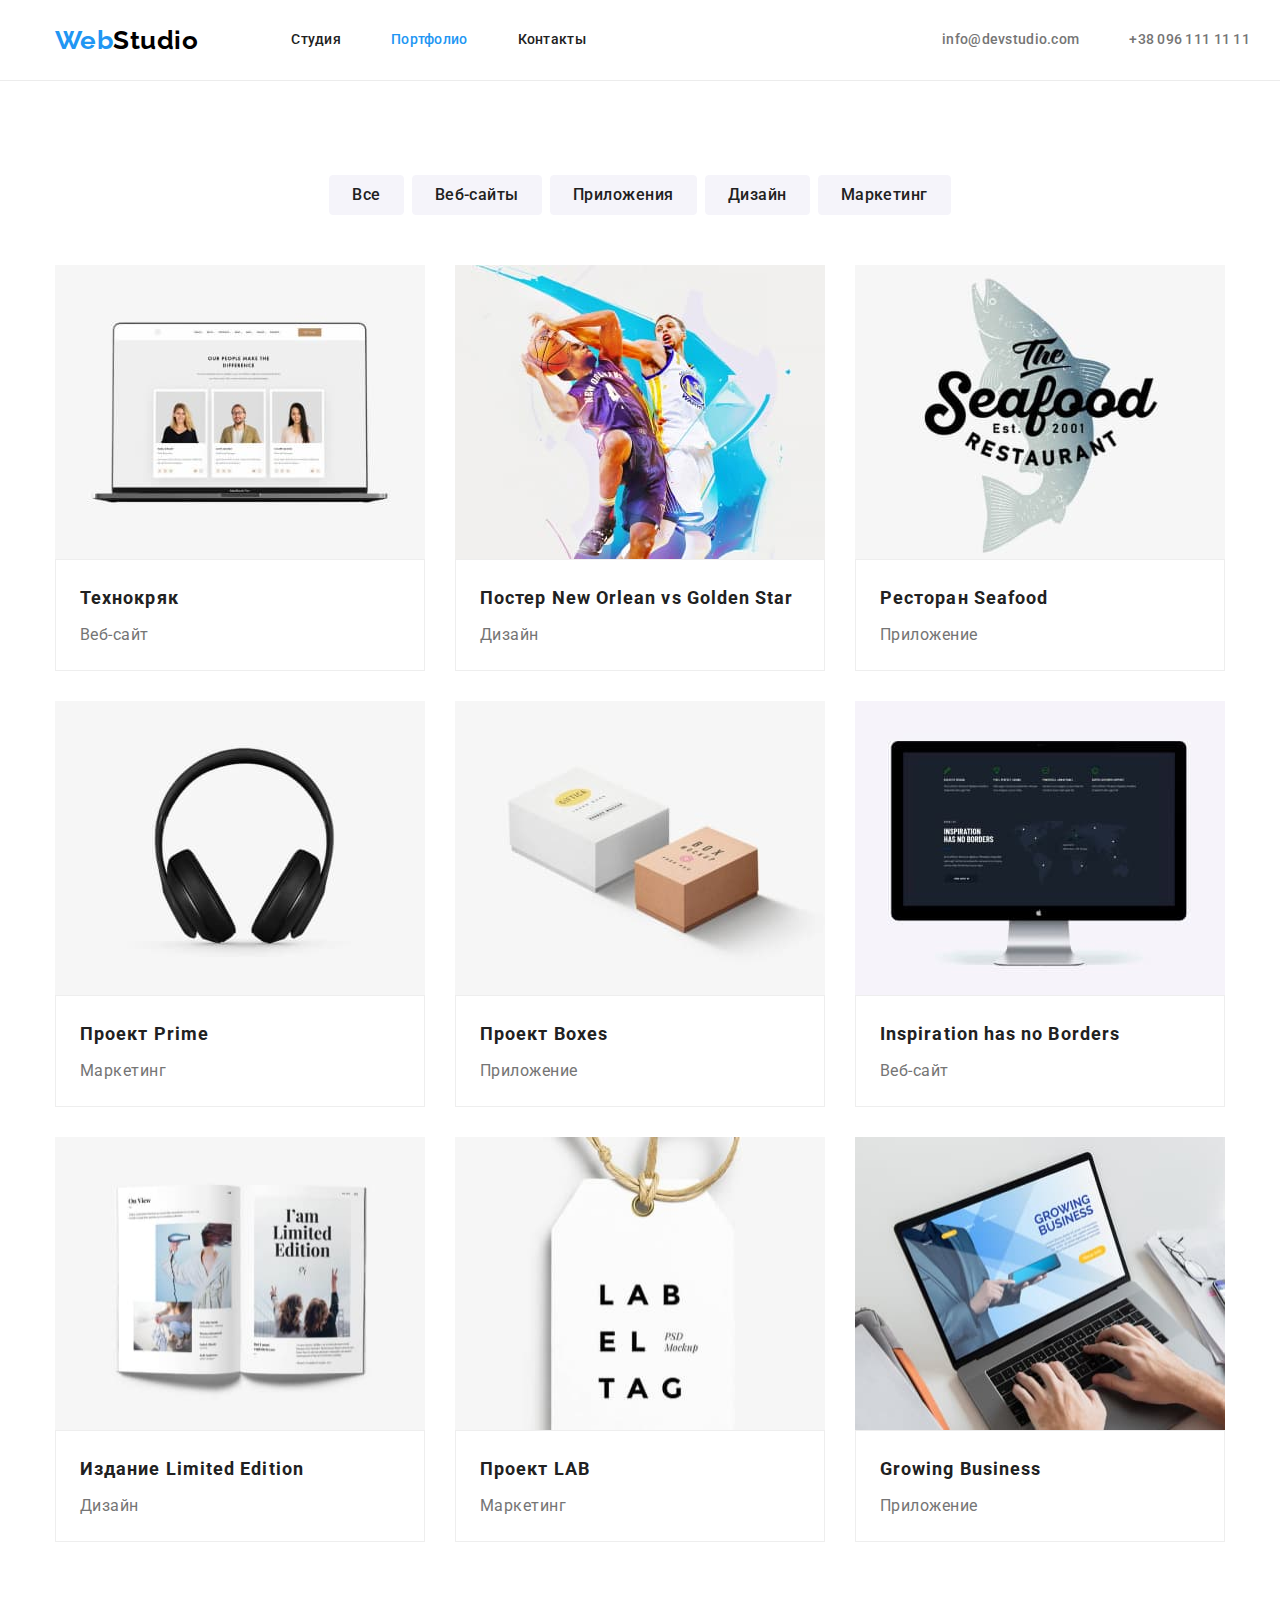
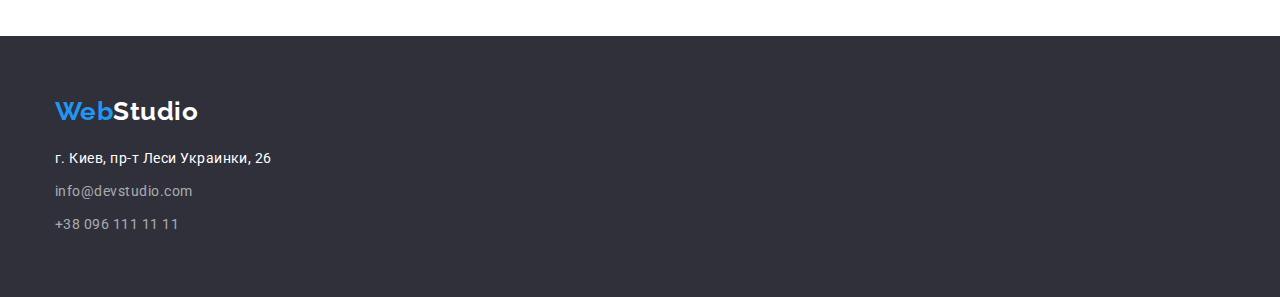
==== portfolio.html @ 59d3f64d "First" ====
<!DOCTYPE html>
<html lang="ru">
  <head>
    <meta charset="utf-8" />
    <meta http-equiv="x-ua-compatible" content="ie=edge" />
    <meta name="viewport" content="width=device-width, initial-scale=1.0" />
    <title>Портфолио</title>
    <link rel="preconnect" href="https://fonts.googleapis.com" />
    <link rel="preconnect" href="https://fonts.gstatic.com" crossorigin />
    <link
      href="https://fonts.googleapis.com/css2?family=Raleway:wght@700&family=Roboto:wght@400;500;700;900&display=swap"
      rel="stylesheet"
    />
    <link
      rel="stylesheet"
      href="https://cdnjs.cloudflare.com/ajax/libs/modern-normalize/1.0.0/modern-normalize.min.css"
    />
    <link rel="stylesheet" href="./css/styles.css" />
  </head>
  <body>
    <!-- _______________ Header _______________ -->
    <header class="page-header">
      <div class="container header-box">
        <!-- _______________ Logo _______________ -->
        <a href="./index.html" class="logo" lang="en"><span class="logo-part">Web</span>Studio</a>

        <nav class="site-nav">
          <ul class="site-nav-list list">
            <li class="site-nav-item">
              <a href="./index.html" class="site-nav-link">Студия</a>
            </li>
            <li class="site-nav-item">
              <a href="./portfolio.html" class="site-nav-link current">Портфолио</a>
            </li>
            <li class="site-nav-item"><a href="" class="site-nav-link">Контакты</a></li>
          </ul>
        </nav>

        <ul class="contacts-nav list">
          <li class="contacts-nav-item">
            <a href="mailto:info@devstudio.com" class="contacts-nav-link">info@devstudio.com</a>
          </li>
          <li class="contacts-nav-item">
            <a href="tel:+380961111111" class="contacts-nav-link">+38 096 111 11 11</a>
          </li>
        </ul>
      </div>
    </header>

    <main>
      <section class="section">
        <div class="container">
          <h1 class="visually-hidden">Портфолио</h1>

          <!-- _______________ Filtr _______________ -->
          <ul class="filtr list">
            <li class="filtr-item"><button class="filtr-btn" type="button">Все</button></li>
            <li class="filtr-item"><button class="filtr-btn" type="button">Веб-сайты</button></li>
            <li class="filtr-item"><button class="filtr-btn" type="button">Приложения</button></li>
            <li class="filtr-item"><button class="filtr-btn" type="button">Дизайн</button></li>
            <li class="filtr-item"><button class="filtr-btn" type="button">Маркетинг</button></li>
          </ul>

          <!-- _______________ Examples _______________ -->
          <ul class="examples list">
            <li class="examples-item">
              <img src="./images/project1.jpg" alt="" width="370" />
              <div class="examples-content">
                <h2 class="examples-title">Технокряк</h2>
                <p class="examples-type">Веб-сайт</p>
              </div>
            </li>

            <li class="examples-item">
              <img src="./images/project2.jpg" alt="" width="370" />
              <div class="examples-content">
                <h2 class="examples-title">Постер New Orlean vs Golden Star</h2>
                <p class="examples-type">Дизайн</p>
              </div>
            </li>

            <li class="examples-item">
              <img src="./images/project3.jpg" alt="" width="370" />
              <div class="examples-content">
                <h2 class="examples-title">Ресторан Seafood</h2>
                <p class="examples-type">Приложение</p>
              </div>
            </li>

            <li class="examples-item">
              <img src="./images/project4.jpg" alt="" width="370" />
              <div class="examples-content">
                <h2 class="examples-title">Проект Prime</h2>
                <p class="examples-type">Маркетинг</p>
              </div>
            </li>

            <li class="examples-item">
              <img src="./images/project5.jpg" alt="" width="370" />
              <div class="examples-content">
                <h2 class="examples-title">Проект Boxes</h2>
                <p class="examples-type">Приложение</p>
              </div>
            </li>

            <li class="examples-item">
              <img src="./images/project6.jpg" alt="" width="370" />
              <div class="examples-content">
                <h2 class="examples-title">Inspiration has no Borders</h2>
                <p class="examples-type">Веб-сайт</p>
              </div>
            </li>

            <li class="examples-item">
              <img src="./images/project7.jpg" alt="" width="370" />
              <div class="examples-content">
                <h2 class="examples-title">Издание Limited Edition</h2>
                <p class="examples-type">Дизайн</p>
              </div>
            </li>

            <li class="examples-item">
              <img src="./images/project8.jpg" alt="" width="370" />
              <div class="examples-content">
                <h2 class="examples-title">Проект LAB</h2>
                <p class="examples-type">Маркетинг</p>
              </div>
            </li>

            <li class="examples-item">
              <img src="./images/project9.jpg" alt="" width="370" />
              <div class="examples-content">
                <h2 class="examples-title">Growing Business</h2>
                <p class="examples-type">Приложение</p>
              </div>
            </li>
          </ul>
        </div>
      </section>
    </main>

    <!--  _______________ Footer _______________ -->
    <footer class="footer">
      <div class="container">
        <a href="./index.html" class="logo dark" lang="en"
          ><span class="logo-part">Web</span>Studio</a
        >
        <address>
          <ul class="address list">
            <li class="address-item">
              <a
                href="https://www.google.com.ua/maps/@50.4265841,30.5361971,17z"
                class="address-map"
                >г. Киев, пр-т Леси Украинки, 26</a
              >
            </li>
            <li class="address-item">
              <a href="mailto:info@devstudio.com" class="address-contact">info@devstudio.com</a>
            </li>
            <li class="address-item">
              <a href="tel:+380961111111" class="address-contact">+38 096 111 11 11</a>
            </li>
          </ul>
        </address>
      </div>
    </footer>
  </body>
</html>
---- css/styles.css ----
/* Order of content here: 
    common
    logo
    header
    for index.html
    for portfolio.html
    footer
*/

/* все что касается блочной модели. дисплеи паддинги марджины бордеры геометрия
потом цвет и текст
потом оформительные эффекты */

/* --------------- Common */

:root {
  --primary-text-color: #757575;
  --title-text-color: #212121;
  --hero-title-color: #ffffff;
  --btn-text-color: #ffffff;
  --accent-color: #2196f3;
  --main-bg-color: #ffffff;
  --dark-bg-color: #2f303a;
  --second-bg-color: #f5f4fa;
  --logo-color: #000000;
  --logo-color-dark: #ffffff;
  --address-contact-color: rgba(255, 255, 255, 0.6);
  --address-map-color: #ffffff;

  --item-gap: 30px;
}

body {
  background-color: var(--main-bg-color);
  color: var(--primary-text-color);

  font-family: Roboto, sans-serif;
  letter-spacing: 0.03em;
}

.list {
  padding: 0;
  margin: 0;
  list-style: none;
}

.container {
  width: 1200px;
  padding-left: 15px;
  padding-right: 15px;
  margin-left: auto;
  margin-right: auto;
  /* padding: 0 calc(50% - 590px); */
}

img {
  display: block;
  max-width: 100%;
  height: auto;
}

.visually-hidden {
  position: absolute;
  width: 1px;
  height: 1px;
  margin: -1px;
  border: 0;
  padding: 0;
  white-space: nowrap;
  clip-path: inset(100%);
  clip: rect(0 0 0 0);
  overflow: hidden;
}

/* END Common */

/* --------------- Logo */

.logo {
  display: inline-block;
  color: var(--logo-color);
  font-family: Raleway, sans-serif;
  font-weight: 700;
  font-size: 26px;
  line-height: 1.19;
  text-decoration: none;
}

.logo.dark {
  color: var(--logo-color-dark);
}

.logo-part {
  color: var(--accent-color);
}

/* END Logo */

/* --------------- Header */

.page-header {
  border-bottom: 1px solid #ececec;
}

.header-box {
  display: flex;
  align-items: center;
}

.site-nav {
  margin-left: 93px;
  margin-right: auto;
}

.site-nav-list,
.contacts-nav {
  display: flex;
  margin-top: 0;
}

.site-nav-item,
.contacts-nav-item {
  display: block;
}

.site-nav-item:not(:last-child),
.contacts-nav-item:not(:last-child) {
  margin-right: 50px;
}

.site-nav-link {
  display: inline-block;
  padding-top: 32px;
  padding-bottom: 32px;
  color: var(--title-text-color);
  font-weight: 500;
  font-size: 14px;
  line-height: 1.14;
  letter-spacing: 0.02em;
  text-decoration: none;
}

.site-nav-link:hover,
.site-nav-link:focus {
  color: var(--accent-color);
}

.contacts-nav {
  margin-right: -25px;
}

.contacts-nav-link {
  display: inline-block;
  padding-top: 32px;
  padding-bottom: 32px;
  color: var(--primary-text-color);
  font-weight: 500;
  font-size: 14px;
  line-height: 1.14;
  letter-spacing: 0.02em;
  text-decoration: none;
}

.contacts-nav-link:hover,
.contacts-nav-link:focus {
  color: var(--accent-color);
}

.current {
  color: var(--accent-color);
}

/* END Header */

/* --------------- INDEX.html */

/* --------------- Hero */

.hero {
  background-color: var(--dark-bg-color);
  text-align: center;
  padding-top: 200px;
  padding-bottom: 200px;
}

.hero-title {
  margin-top: 0;

  color: var(--hero-title-color);
  font-weight: 900;
  font-size: 44px;
  line-height: 1.36;
  letter-spacing: 0.06em;
  text-transform: uppercase;
}

.hero-btn {
  display: inline-block;
  padding: 10px 32px;
  border-radius: 4px;
  min-width: 200px;

  cursor: pointer;
  text-align: center;
  background-color: var(--accent-color);
  color: var(--btn-text-color);
  font-family: inherit;
  font-weight: 700;
  font-size: 16px;
  line-height: 1.88;
  letter-spacing: 0.06em;
}

.hero-btn:hover,
.hero-btn:focus {
  background-color: var(--btn-text-color);
  color: var(--accent-color);
}

/* END Hero */

/* --------------- For all Sections */

.section {
  padding-top: 94px;
  padding-bottom: 94px;
}

.section-title {
  margin-top: 0;
  margin-bottom: 50px;

  color: var(--title-text-color);
  font-weight: 700;
  font-size: 36px;
  line-height: 1.17;
  text-align: center;
}

/* END for all Sections */

/* --------------- Features */

.features-list {
  display: flex;
  margin-left: calc(-1 * var(--item-gap));
}

.features-item {
  flex-basis: calc(100% / 4 - var(--item-gap));
  margin-left: var(--item-gap);
}

.features-title {
  margin-top: 0;
  margin-bottom: 10px;

  color: var(--title-text-color);
  font-weight: 700;
  font-size: 14px;
  line-height: 1.14;
  text-transform: uppercase;
}

.features-text {
  margin-top: 0;
  margin-bottom: 0;

  font-size: 14px;
  line-height: 1.71;
}

/* END Features */

/* --------------- Our Doings */

.section-doing {
  padding-top: 0;
}

.doings {
  display: flex;
  margin-left: calc(-1 * var(--item-gap));
}

.doings-item {
  margin-left: var(--item-gap);
  flex-basis: calc(100% / 3 - var(--item-gap));
}

/* END Our Doings */

/* --------------- Our team */
.team {
  margin-bottom: 0;
  background-color: var(--second-bg-color);
}

.team-list {
  display: flex;
  margin-left: calc(-1 * var(--item-gap));
}

.team-item {
  flex-basis: calc(100% / 4 - var(--item-gap));
  margin-left: var(--item-gap);
}

.team-content {
  padding: 30px 0;
}

.team-title {
  margin-top: 0;
  margin-bottom: 0;

  color: var(--title-text-color);
  font-weight: 500;
  font-size: 16px;
  line-height: 1.19;
  text-align: center;
}

.team-text {
  margin-top: 10px;
  margin-bottom: 0;

  font-size: 16px;
  line-height: 1.19;
  text-align: center;
}

/* END our team */

/* END INDEX.html */

/* --------------- PORTFOLIO */

/* --------------- Filtr */

.filtr {
  display: flex;
  justify-content: center;
  margin-bottom: 50px;
}

.filtr-item:not(:last-child) {
  margin-right: 8px;
}

.filtr-btn {
  display: inline-block;
  min-width: 73px;
  border-radius: 4px;
  padding: 6px 22px;
  text-align: center;

  background-color: var(--second-bg-color);
  border: 1px solid var(--second-bg-color);
  color: var(--title-text-color);
  cursor: pointer;
  font-family: inherit;
  font-weight: 500;
  font-size: 16px;
  line-height: 1.63;
  letter-spacing: 0.03em;
}

.filtr-btn:hover,
.filtr-btn:focus {
  border: 1px solid var(--accent-color);

  background-color: var(--accent-color);
  color: var(--btn-text-color);
}

/* END Filtr */

/* --------------- Examples */

.examples {
  display: flex;
  flex-wrap: wrap;
  margin-left: calc(-1 * var(--item-gap));
  margin-top: calc(-1 * var(--item-gap));
}

.examples-item {
  flex-basis: calc(100% / 3 - var(--item-gap));
  margin-left: var(--item-gap);
  margin-top: var(--item-gap);
}

.examples-content {
  border: 1px solid #eeeeee;
  padding: 20px 24px;
}

.examples-title {
  margin: 0 0 4px 0;

  color: var(--title-text-color);
  font-weight: 700;
  font-size: 18px;
  line-height: 2;
  letter-spacing: 0.06em;
}

.examples-type {
  margin-top: 0;
  margin-bottom: 0;

  font-size: 16px;
  line-height: 1.86;
}

/* END Examples */

/* END PORTFOLIO */

/* --------------- Footer */

.footer {
  padding-top: 60px;
  padding-bottom: 60px;

  background-color: var(--dark-bg-color);
}

.address {
  margin-top: 20px;
}

.address-item:not(:first-child) {
  margin-top: 9px;
}

.address-map,
.address-contact {
  display: inline-block;
}

.address-map {
  color: var(--address-map-color);
}

.address-contact {
  color: var(--address-contact-color);
}

.address-contact,
.address-map {
  font-style: normal;
  font-size: 14px;
  line-height: 1.71;
  text-decoration: none;
}

.address-map:hover,
.address-map:focus,
.address-contact:hover,
.address-contact:focus {
  color: var(--accent-color);
}

/* END Footer */
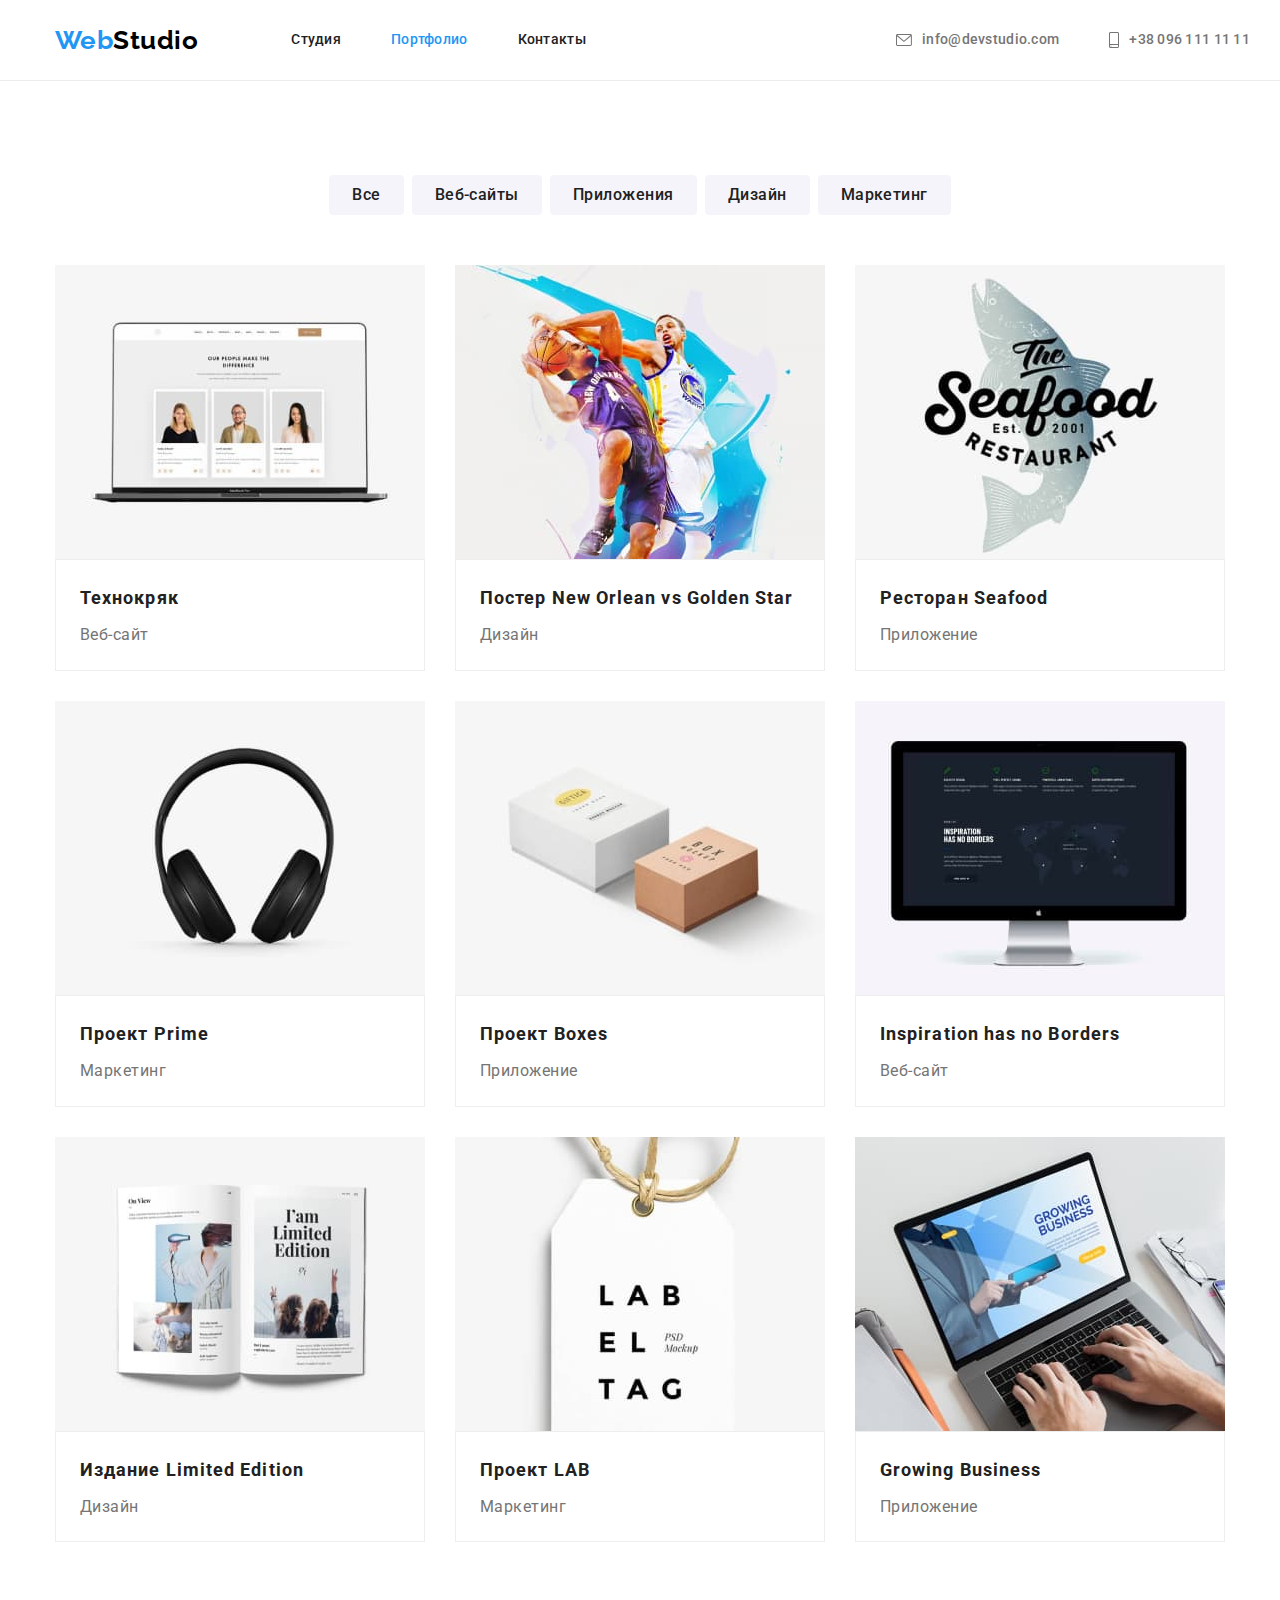
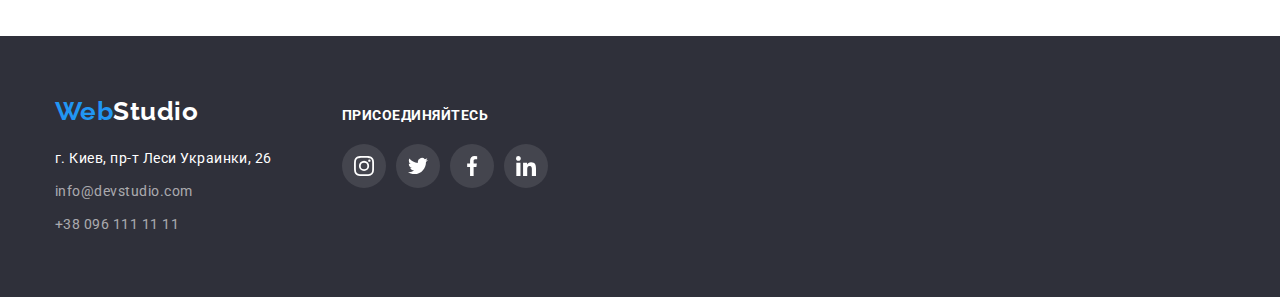
==== commit d65e748b: "Done HW" ====
--- a/portfolio.html
+++ b/portfolio.html
@@ -22,7 +22,7 @@
     <header class="page-header">
       <div class="container header-box">
         <!-- _______________ Logo _______________ -->
-        <a href="./index.html" class="logo" lang="en"><span class="logo-part">Web</span>Studio</a>
+        <a href="./index.html" class="logo" lang="en"> <span class="logo-part">Web</span>Studio </a>
 
         <nav class="site-nav">
           <ul class="site-nav-list list">
@@ -38,10 +38,20 @@
 
         <ul class="contacts-nav list">
           <li class="contacts-nav-item">
-            <a href="mailto:info@devstudio.com" class="contacts-nav-link">info@devstudio.com</a>
+            <a href="mailto:info@devstudio.com" class="contacts-nav-link">
+              <svg class="contacts-nav-icon" width="16" height="12">
+                <use href="./images/sprite.svg#icon-envelope"></use>
+              </svg>
+              info@devstudio.com
+            </a>
           </li>
           <li class="contacts-nav-item">
-            <a href="tel:+380961111111" class="contacts-nav-link">+38 096 111 11 11</a>
+            <a href="tel:+380961111111" class="contacts-nav-link">
+              <svg class="contacts-nav-icon" width="10" height="16">
+                <use href="./images/sprite.svg#icon-smartphone"></use>
+              </svg>
+              +38 096 111 11 11
+            </a>
           </li>
         </ul>
       </div>
@@ -64,75 +74,93 @@
           <!-- _______________ Examples _______________ -->
           <ul class="examples list">
             <li class="examples-item">
-              <img src="./images/project1.jpg" alt="" width="370" />
-              <div class="examples-content">
-                <h2 class="examples-title">Технокряк</h2>
-                <p class="examples-type">Веб-сайт</p>
-              </div>
-            </li>
-
-            <li class="examples-item">
-              <img src="./images/project2.jpg" alt="" width="370" />
-              <div class="examples-content">
-                <h2 class="examples-title">Постер New Orlean vs Golden Star</h2>
-                <p class="examples-type">Дизайн</p>
-              </div>
-            </li>
-
-            <li class="examples-item">
-              <img src="./images/project3.jpg" alt="" width="370" />
-              <div class="examples-content">
-                <h2 class="examples-title">Ресторан Seafood</h2>
-                <p class="examples-type">Приложение</p>
-              </div>
-            </li>
-
-            <li class="examples-item">
-              <img src="./images/project4.jpg" alt="" width="370" />
-              <div class="examples-content">
-                <h2 class="examples-title">Проект Prime</h2>
-                <p class="examples-type">Маркетинг</p>
-              </div>
-            </li>
-
-            <li class="examples-item">
-              <img src="./images/project5.jpg" alt="" width="370" />
-              <div class="examples-content">
-                <h2 class="examples-title">Проект Boxes</h2>
-                <p class="examples-type">Приложение</p>
-              </div>
-            </li>
-
-            <li class="examples-item">
-              <img src="./images/project6.jpg" alt="" width="370" />
-              <div class="examples-content">
-                <h2 class="examples-title">Inspiration has no Borders</h2>
-                <p class="examples-type">Веб-сайт</p>
-              </div>
-            </li>
-
-            <li class="examples-item">
-              <img src="./images/project7.jpg" alt="" width="370" />
-              <div class="examples-content">
-                <h2 class="examples-title">Издание Limited Edition</h2>
-                <p class="examples-type">Дизайн</p>
-              </div>
-            </li>
-
-            <li class="examples-item">
-              <img src="./images/project8.jpg" alt="" width="370" />
-              <div class="examples-content">
-                <h2 class="examples-title">Проект LAB</h2>
-                <p class="examples-type">Маркетинг</p>
-              </div>
-            </li>
-
-            <li class="examples-item">
-              <img src="./images/project9.jpg" alt="" width="370" />
-              <div class="examples-content">
-                <h2 class="examples-title">Growing Business</h2>
-                <p class="examples-type">Приложение</p>
-              </div>
+              <a href="" class="examples-link">
+                <img src="./images/project1.jpg" alt="" width="370" />
+                <div class="examples-content">
+                  <h2 class="examples-title">Технокряк</h2>
+                  <p class="examples-type">Веб-сайт</p>
+                </div>
+              </a>
+            </li>
+
+            <li class="examples-item">
+              <a href="" class="examples-link">
+                <img src="./images/project2.jpg" alt="" width="370" />
+                <div class="examples-content">
+                  <h2 class="examples-title">Постер New Orlean vs Golden Star</h2>
+                  <p class="examples-type">Дизайн</p>
+                </div>
+              </a>
+            </li>
+
+            <li class="examples-item">
+              <a href="" class="examples-link">
+                <img src="./images/project3.jpg" alt="" width="370" />
+                <div class="examples-content">
+                  <h2 class="examples-title">Ресторан Seafood</h2>
+                  <p class="examples-type">Приложение</p>
+                </div>
+              </a>
+            </li>
+
+            <li class="examples-item">
+              <a href="" class="examples-link">
+                <img src="./images/project4.jpg" alt="" width="370" />
+                <div class="examples-content">
+                  <h2 class="examples-title">Проект Prime</h2>
+                  <p class="examples-type">Маркетинг</p>
+                </div>
+              </a>
+            </li>
+
+            <li class="examples-item">
+              <a href="" class="examples-link">
+                <img src="./images/project5.jpg" alt="" width="370" />
+                <div class="examples-content">
+                  <h2 class="examples-title">Проект Boxes</h2>
+                  <p class="examples-type">Приложение</p>
+                </div>
+              </a>
+            </li>
+
+            <li class="examples-item">
+              <a href="" class="examples-link">
+                <img src="./images/project6.jpg" alt="" width="370" />
+                <div class="examples-content">
+                  <h2 class="examples-title">Inspiration has no Borders</h2>
+                  <p class="examples-type">Веб-сайт</p>
+                </div>
+              </a>
+            </li>
+
+            <li class="examples-item">
+              <a href="" class="examples-link">
+                <img src="./images/project7.jpg" alt="" width="370" />
+                <div class="examples-content">
+                  <h2 class="examples-title">Издание Limited Edition</h2>
+                  <p class="examples-type">Дизайн</p>
+                </div>
+              </a>
+            </li>
+
+            <li class="examples-item">
+              <a href="" class="examples-link">
+                <img src="./images/project8.jpg" alt="" width="370" />
+                <div class="examples-content">
+                  <h2 class="examples-title">Проект LAB</h2>
+                  <p class="examples-type">Маркетинг</p>
+                </div>
+              </a>
+            </li>
+
+            <li class="examples-item">
+              <a href="" class="examples-link">
+                <img src="./images/project9.jpg" alt="" width="370" />
+                <div class="examples-content">
+                  <h2 class="examples-title">Growing Business</h2>
+                  <p class="examples-type">Приложение</p>
+                </div>
+              </a>
             </li>
           </ul>
         </div>
@@ -142,26 +170,63 @@
     <!--  _______________ Footer _______________ -->
     <footer class="footer">
       <div class="container">
-        <a href="./index.html" class="logo dark" lang="en"
-          ><span class="logo-part">Web</span>Studio</a
-        >
-        <address>
-          <ul class="address list">
-            <li class="address-item">
-              <a
-                href="https://www.google.com.ua/maps/@50.4265841,30.5361971,17z"
-                class="address-map"
-                >г. Киев, пр-т Леси Украинки, 26</a
-              >
-            </li>
-            <li class="address-item">
-              <a href="mailto:info@devstudio.com" class="address-contact">info@devstudio.com</a>
-            </li>
-            <li class="address-item">
-              <a href="tel:+380961111111" class="address-contact">+38 096 111 11 11</a>
-            </li>
-          </ul>
-        </address>
+        <ul class="footer-list list">
+          <li class="footer-item">
+            <a href="./index.html" class="logo dark" lang="en"
+              ><span class="logo-part">Web</span>Studio</a
+            >
+            <address>
+              <ul class="address list">
+                <li class="address-item">
+                  <a
+                    href="https://www.google.com.ua/maps/@50.4265841,30.5361971,17z"
+                    class="address-map"
+                    >г. Киев, пр-т Леси Украинки, 26</a
+                  >
+                </li>
+                <li class="address-item">
+                  <a href="mailto:info@devstudio.com" class="address-contact">info@devstudio.com</a>
+                </li>
+                <li class="address-item">
+                  <a href="tel:+380961111111" class="address-contact">+38 096 111 11 11</a>
+                </li>
+              </ul>
+            </address>
+          </li>
+          <li class="footer-item join">
+            <h3 class="join-title">присоединяйтесь</h3>
+            <ul class="join-contact-list list">
+              <li>
+                <a href="" class="join-contact-link">
+                  <svg class="join-contact-icon" width="20" height="20">
+                    <use href="./images/sprite.svg#icon-instagram"></use>
+                  </svg>
+                </a>
+              </li>
+              <li>
+                <a href="" class="join-contact-link"
+                  ><svg class="join-contact-icon" width="20" height="20">
+                    <use href="./images/sprite.svg#icon-twitter"></use>
+                  </svg>
+                </a>
+              </li>
+              <li>
+                <a href="" class="join-contact-link"
+                  ><svg class="join-contact-icon" width="20" height="20">
+                    <use href="./images/sprite.svg#icon-facebook"></use>
+                  </svg>
+                </a>
+              </li>
+              <li>
+                <a href="" class="join-contact-link"
+                  ><svg class="join-contact-icon" width="20" height="20">
+                    <use href="./images/sprite.svg#icon-linkedin"></use>
+                  </svg>
+                </a>
+              </li>
+            </ul>
+          </li>
+        </ul>
       </div>
     </footer>
   </body>
--- a/css/styles.css
+++ b/css/styles.css
@@ -6,10 +6,6 @@
     for portfolio.html
     footer
 */
-
-/* все что касается блочной модели. дисплеи паддинги марджины бордеры геометрия
-потом цвет и текст
-потом оформительные эффекты */
 
 /* --------------- Common */
 
@@ -26,6 +22,8 @@
   --logo-color-dark: #ffffff;
   --address-contact-color: rgba(255, 255, 255, 0.6);
   --address-map-color: #ffffff;
+  --icon-color: #afb1b8;
+  --icon-bg-color: rgba(255, 255, 255, 0.1);
 
   --item-gap: 30px;
 }
@@ -50,7 +48,6 @@
   padding-right: 15px;
   margin-left: auto;
   margin-right: auto;
-  /* padding: 0 calc(50% - 590px); */
 }
 
 img {
@@ -147,13 +144,16 @@
 
 .contacts-nav {
   margin-right: -25px;
+  align-items: center;
 }
 
 .contacts-nav-link {
-  display: inline-block;
+  display: flex;
   padding-top: 32px;
   padding-bottom: 32px;
+  align-items: center;
   color: var(--primary-text-color);
+  fill: var(--primary-text-color);
   font-weight: 500;
   font-size: 14px;
   line-height: 1.14;
@@ -164,6 +164,11 @@
 .contacts-nav-link:hover,
 .contacts-nav-link:focus {
   color: var(--accent-color);
+  fill: var(--accent-color);
+}
+
+.contacts-nav-icon {
+  margin-right: 10px;
 }
 
 .current {
@@ -177,10 +182,20 @@
 /* --------------- Hero */
 
 .hero {
-  background-color: var(--dark-bg-color);
   text-align: center;
   padding-top: 200px;
   padding-bottom: 200px;
+
+  background-color: var(--dark-bg-color);
+  max-width: 1600px;
+  height: 600px;
+  margin-left: auto;
+  margin-right: auto;
+  background-image: linear-gradient(rgba(47, 48, 58, 0.4), rgba(47, 48, 58, 0.4)),
+    url(../images/hero-bg.jpg);
+  background-repeat: no-repeat;
+  background-position: center;
+  background-size: cover;
 }
 
 .hero-title {
@@ -199,6 +214,7 @@
   padding: 10px 32px;
   border-radius: 4px;
   min-width: 200px;
+  box-shadow: 0px 4px 4px rgba(0, 0, 0, 0.15);
 
   cursor: pointer;
   text-align: center;
@@ -251,6 +267,10 @@
   margin-left: var(--item-gap);
 }
 
+.features-icon {
+  margin-bottom: 30px;
+}
+
 .features-title {
   margin-top: 0;
   margin-bottom: 10px;
@@ -304,6 +324,9 @@
 .team-item {
   flex-basis: calc(100% / 4 - var(--item-gap));
   margin-left: var(--item-gap);
+  box-shadow: 0px 1px 3px rgba(0, 0, 0, 0.12), 0px 1px 1px rgba(0, 0, 0, 0.14),
+    0px 2px 1px rgba(0, 0, 0, 0.2);
+  border-radius: 0px 0px 4px 4px;
 }
 
 .team-content {
@@ -312,7 +335,7 @@
 
 .team-title {
   margin-top: 0;
-  margin-bottom: 0;
+  margin-bottom: 10px;
 
   color: var(--title-text-color);
   font-weight: 500;
@@ -322,15 +345,72 @@
 }
 
 .team-text {
-  margin-top: 10px;
-  margin-bottom: 0;
+  margin-top: 0;
+  margin-bottom: 16px;
 
   font-size: 16px;
   line-height: 1.19;
   text-align: center;
 }
 
+.team-contact-list {
+  display: flex;
+  justify-content: space-between;
+  padding-right: 32px;
+  padding-left: 32px;
+}
+
+.team-contact-link {
+  display: inline-block;
+  width: 44px;
+  height: 44px;
+  padding: 12px;
+  border-radius: 50%;
+
+  color: var(--icon-color);
+}
+
+.team-contact-link:hover,
+.team-contact-link:focus {
+  color: var(--logo-color-dark);
+  background-color: var(--accent-color);
+}
+
+.team-contact-icon {
+  fill: currentColor;
+}
+
 /* END our team */
+
+/* --------------- Our Clients */
+
+.clients-list {
+  display: flex;
+  justify-content: space-between;
+}
+
+.client-link {
+  display: flex;
+  justify-content: center;
+  align-items: center;
+  width: 170px;
+  height: 92px;
+  border: 1px solid var(--icon-color);
+  border-radius: 4px;
+  color: var(--icon-color);
+}
+
+.client-link:hover,
+.client-link:focus {
+  border: 1px solid var(--accent-color);
+  color: var(--accent-color);
+}
+
+.client-icon {
+  fill: currentColor;
+}
+
+/* END our Clients */
 
 /* END INDEX.html */
 
@@ -369,6 +449,9 @@
 .filtr-btn:hover,
 .filtr-btn:focus {
   border: 1px solid var(--accent-color);
+  box-shadow: 0px 3px 1px rgba(0, 0, 0, 0.1), 0px 1px 2px rgba(0, 0, 0, 0.08),
+    0px 2px 2px rgba(0, 0, 0, 0.12);
+  border-radius: 4px;
 
   background-color: var(--accent-color);
   color: var(--btn-text-color);
@@ -389,6 +472,16 @@
   flex-basis: calc(100% / 3 - var(--item-gap));
   margin-left: var(--item-gap);
   margin-top: var(--item-gap);
+}
+
+.examples-item:hover,
+.examples-item:focus {
+  box-shadow: 0px 1px 1px rgba(0, 0, 0, 0.12), 0px 4px 4px rgba(0, 0, 0, 0.06),
+    1px 4px 6px rgba(0, 0, 0, 0.16);
+}
+
+.examples-link {
+  text-decoration: none;
 }
 
 .examples-content {
@@ -410,6 +503,7 @@
   margin-top: 0;
   margin-bottom: 0;
 
+  color: var(--primary-text-color);
   font-size: 16px;
   line-height: 1.86;
 }
@@ -425,6 +519,14 @@
   padding-bottom: 60px;
 
   background-color: var(--dark-bg-color);
+}
+
+.footer-list {
+  display: flex;
+}
+
+.footer-item:nth-child(1) {
+  margin-right: 70px;
 }
 
 .address {
@@ -463,4 +565,45 @@
   color: var(--accent-color);
 }
 
+.join {
+  padding-top: 12px;
+}
+
+.join-title {
+  margin-top: 0;
+  margin-bottom: 20px;
+
+  color: var(--logo-color-dark);
+  font-weight: 700;
+  font-size: 14px;
+  line-height: 1.14;
+  text-transform: uppercase;
+}
+
+.join-contact-list {
+  display: flex;
+  justify-content: space-between;
+}
+
+.join-contact-link {
+  display: inline-block;
+  width: 44px;
+  height: 44px;
+  padding: 12px;
+  margin-right: 10px;
+  border-radius: 50%;
+
+  color: var(--logo-color-dark);
+  background-color: var(--icon-bg-color);
+}
+
+.join-contact-link:hover,
+.join-contact-link:focus {
+  background-color: var(--accent-color);
+}
+
+.join-contact-icon {
+  fill: currentColor;
+}
+
 /* END Footer */
